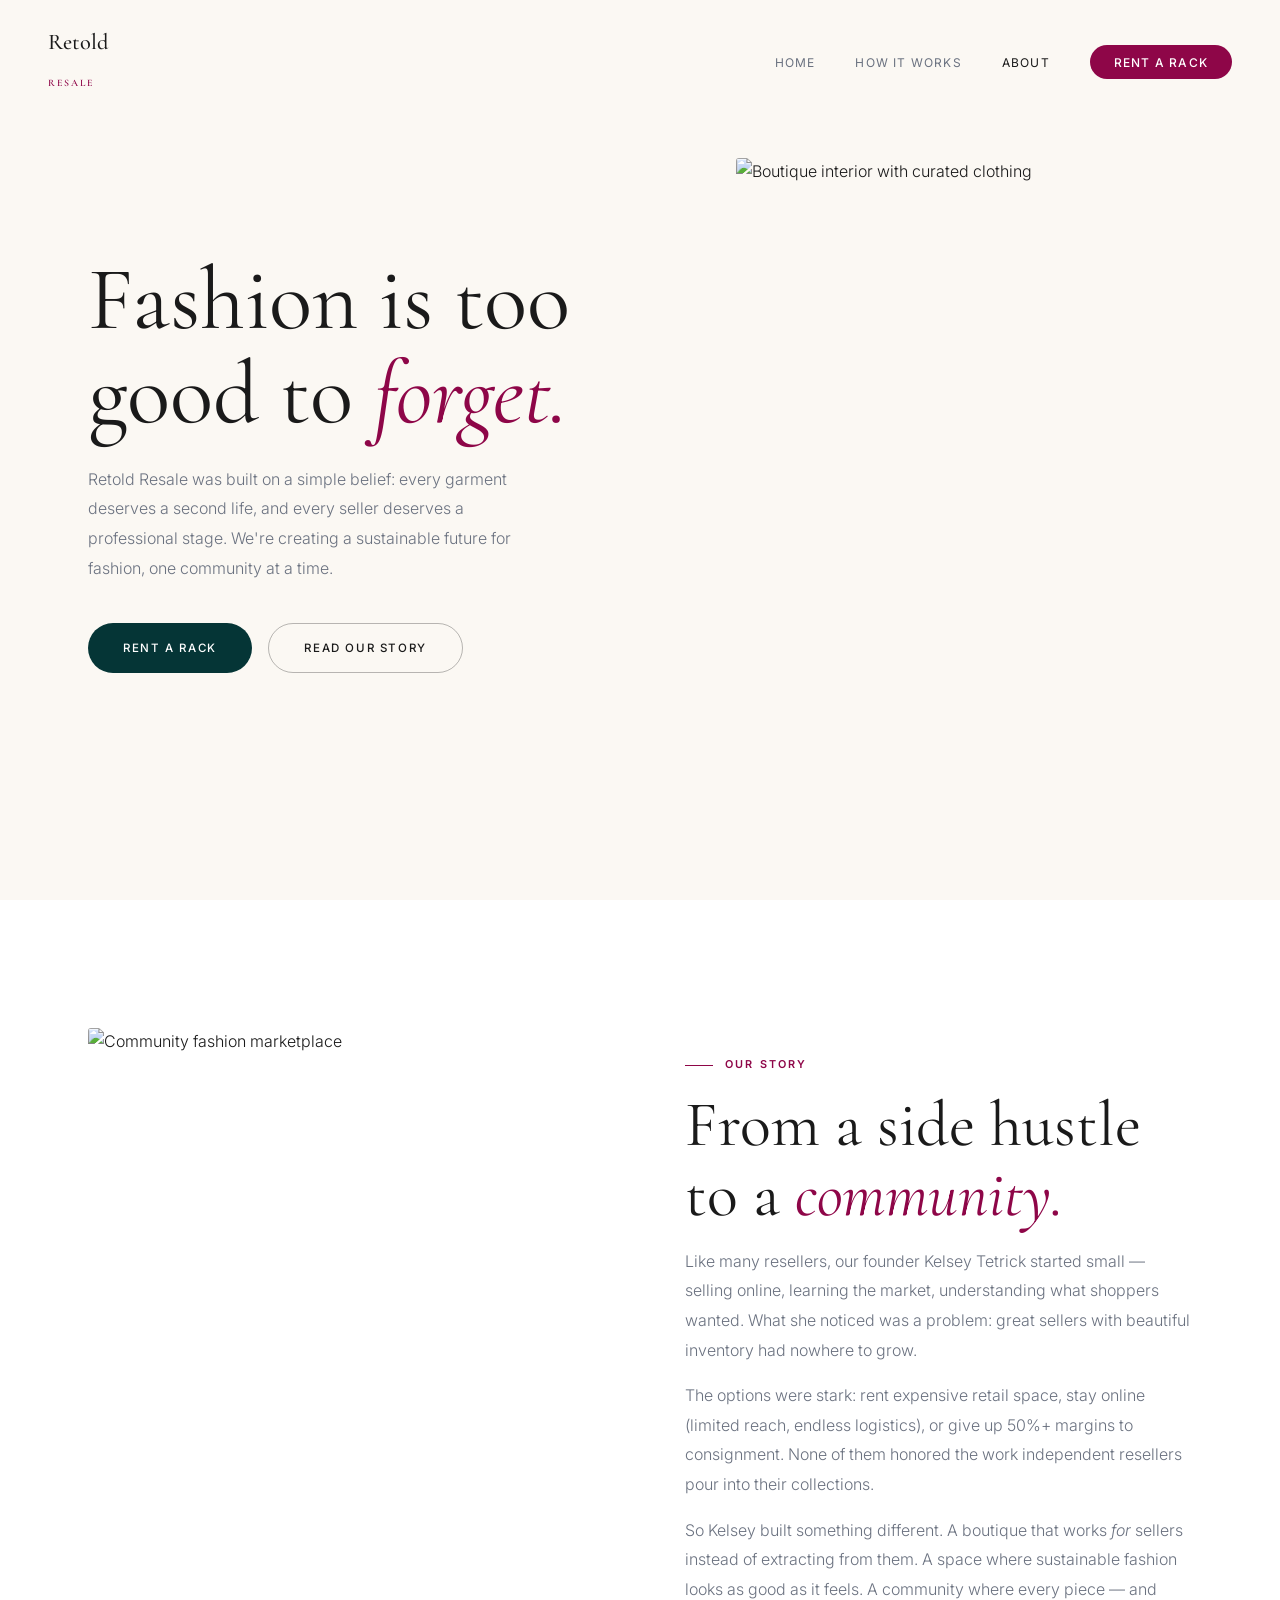
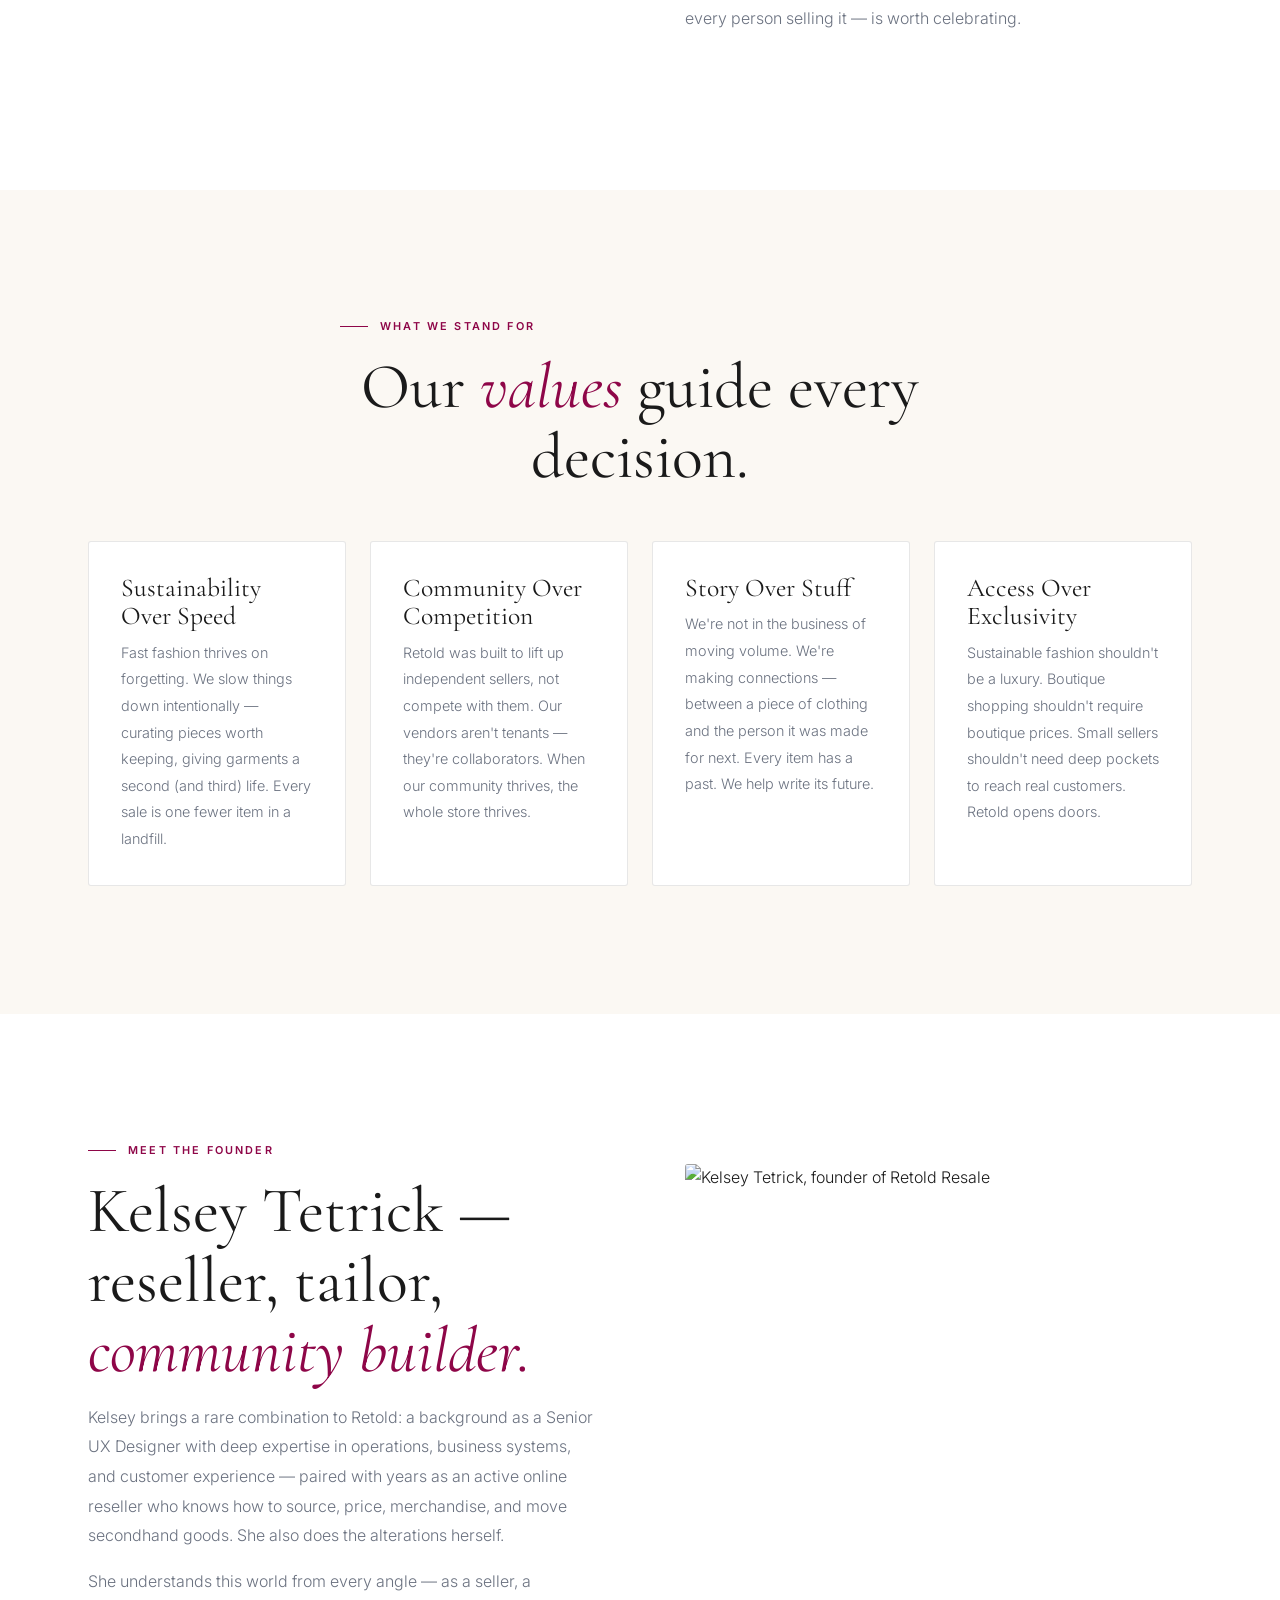
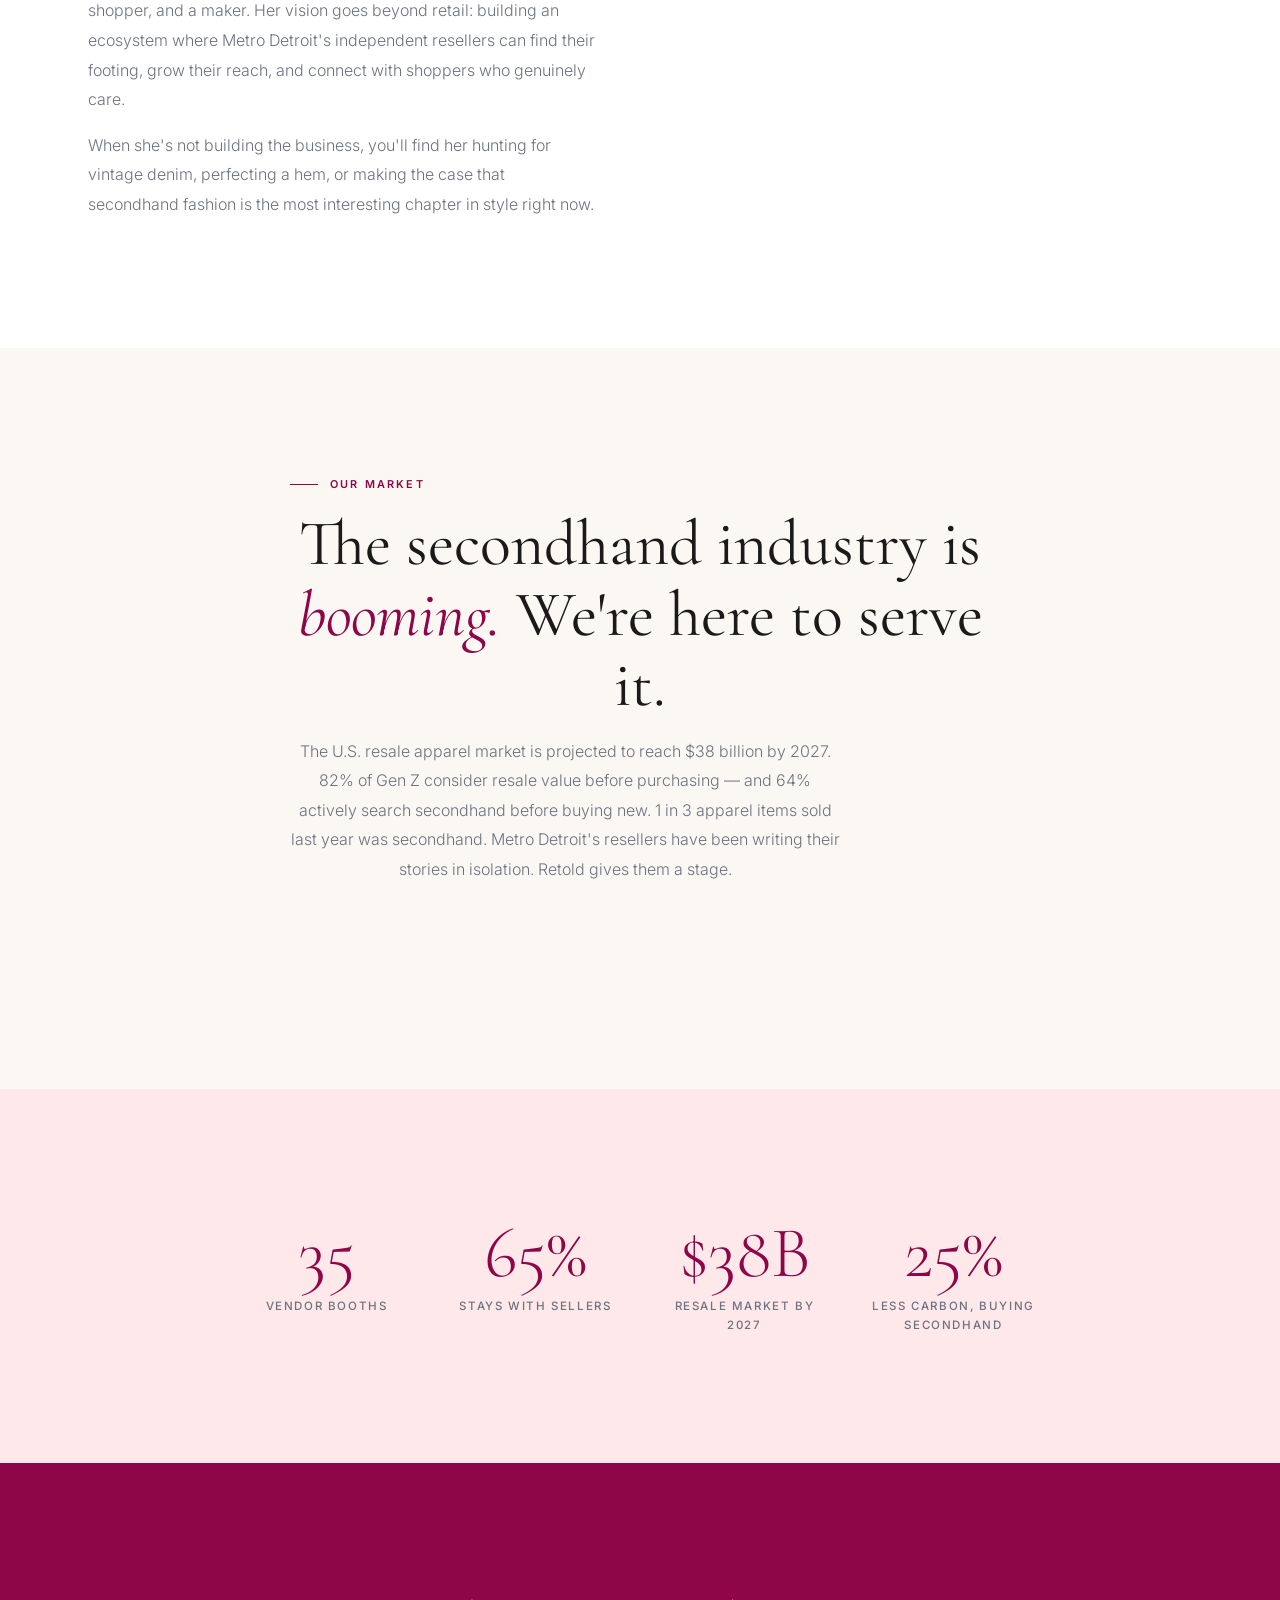
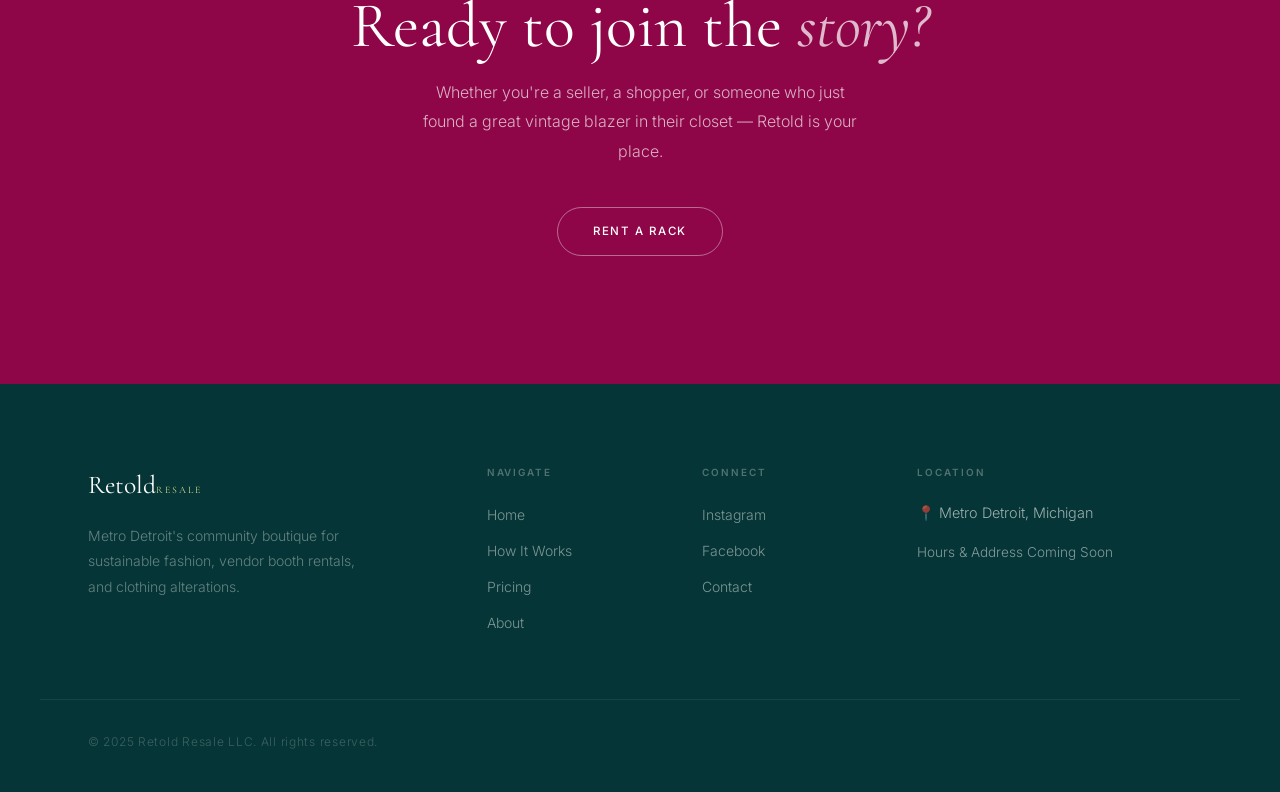
==== about.html @ d249572e "Add files via upload" ====
<!DOCTYPE html>
<html lang="en">
<head>
  <meta charset="UTF-8" />
  <meta name="viewport" content="width=device-width, initial-scale=1.0" />
  <title>About Retold Resale — Our Story</title>
  <meta name="description" content="Retold Resale was founded by Kelsey Tetrick to give independent sellers a boutique stage and sustainable fashion a second life." />
  <link rel="stylesheet" href="styles.css" />
</head>
<body>

  <!-- NAV -->
  <nav class="nav" id="nav">
    <a href="index.html" class="nav__brand"><b>Retold</b><span>Resale</span></a>
    <ul class="nav__links">
      <li><a href="index.html">Home</a></li>
      <li><a href="how-it-works.html">How It Works</a></li>
      <li><a href="about.html" class="active">About</a></li>
      <li><a href="how-it-works.html#apply" class="nav__cta">Rent a Rack</a></li>
    </ul>
  </nav>

  <!-- HERO -->
  <section class="hero">
    <div class="container hero__grid">
      <div class="hero__text">
        <h1>Fashion is too good to <em>forget.</em></h1>
        <p>Retold Resale was built on a simple belief: every garment deserves a second life, and every seller deserves a professional stage. We're creating a sustainable future for fashion, one community at a time.</p>
        <div class="hero__actions">
          <a href="how-it-works.html" class="btn btn--black">Rent a Rack</a>
          <a href="#mission" class="btn btn--outline">Read Our Story</a>
        </div>
      </div>
      <div class="hero__media">
        <img src="https://images.unsplash.com/photo-1483985988355-763728e1935b?q=80&w=1000&auto=format&fit=crop" alt="Boutique interior with curated clothing" />
      </div>
    </div>
  </section>

  <!-- OUR STORY -->
  <section class="section section--cream" id="mission">
    <div class="container">
      <div class="split">
        <div class="split__img">
          <img src="https://images.unsplash.com/photo-1490481651871-ab68de25d43d?q=80&w=1000&auto=format&fit=crop" alt="Community fashion marketplace" />
        </div>
        <div>
          <div class="section-head" style="margin-bottom:0;">
            <span class="eyebrow">Our Story</span>
            <h2>From a side hustle to a <em>community.</em></h2>
            <p>Like many resellers, our founder Kelsey Tetrick started small — selling online, learning the market, understanding what shoppers wanted. What she noticed was a problem: great sellers with beautiful inventory had nowhere to grow.</p>
            <p style="margin-top:1rem;">The options were stark: rent expensive retail space, stay online (limited reach, endless logistics), or give up 50%+ margins to consignment. None of them honored the work independent resellers pour into their collections.</p>
            <p style="margin-top:1rem;">So Kelsey built something different. A boutique that works <em>for</em> sellers instead of extracting from them. A space where sustainable fashion looks as good as it feels. A community where every piece — and every person selling it — is worth celebrating.</p>
          </div>
        </div>
      </div>
    </div>
  </section>

  <!-- VALUES -->
  <section class="section">
    <div class="container">
      <div class="section-head" style="text-align:center; max-width:600px; margin-inline:auto; margin-bottom:3rem;">
        <span class="eyebrow">What We Stand For</span>
        <h2>Our <em>values</em> guide every decision.</h2>
      </div>
      <div class="card-grid card-grid--4">
        <div class="card">
          <div class="card__body">
            <h3>Sustainability Over Speed</h3>
            <p>Fast fashion thrives on forgetting. We slow things down intentionally — curating pieces worth keeping, giving garments a second (and third) life. Every sale is one fewer item in a landfill.</p>
          </div>
        </div>
        <div class="card">
          <div class="card__body">
            <h3>Community Over Competition</h3>
            <p>Retold was built to lift up independent sellers, not compete with them. Our vendors aren't tenants — they're collaborators. When our community thrives, the whole store thrives.</p>
          </div>
        </div>
        <div class="card">
          <div class="card__body">
            <h3>Story Over Stuff</h3>
            <p>We're not in the business of moving volume. We're making connections — between a piece of clothing and the person it was made for next. Every item has a past. We help write its future.</p>
          </div>
        </div>
        <div class="card">
          <div class="card__body">
            <h3>Access Over Exclusivity</h3>
            <p>Sustainable fashion shouldn't be a luxury. Boutique shopping shouldn't require boutique prices. Small sellers shouldn't need deep pockets to reach real customers. Retold opens doors.</p>
          </div>
        </div>
      </div>
    </div>
  </section>

  <!-- FOUNDER -->
  <section class="section section--cream">
    <div class="container">
      <div class="split">
        <div>
          <div class="section-head" style="margin-bottom:0;">
            <span class="eyebrow">Meet the Founder</span>
            <h2>Kelsey Tetrick — reseller, tailor, <em>community builder.</em></h2>
            <p>Kelsey brings a rare combination to Retold: a background as a Senior UX Designer with deep expertise in operations, business systems, and customer experience — paired with years as an active online reseller who knows how to source, price, merchandise, and move secondhand goods. She also does the alterations herself.</p>
            <p style="margin-top:1rem;">She understands this world from every angle — as a seller, a shopper, and a maker. Her vision goes beyond retail: building an ecosystem where Metro Detroit's independent resellers can find their footing, grow their reach, and connect with shoppers who genuinely care.</p>
            <p style="margin-top:1rem;">When she's not building the business, you'll find her hunting for vintage denim, perfecting a hem, or making the case that secondhand fashion is the most interesting chapter in style right now.</p>
          </div>
        </div>
        <div class="split__img">
          <img src="https://images.unsplash.com/photo-1573496359142-b8d87734a5a2?q=80&w=1000&auto=format&fit=crop" alt="Kelsey Tetrick, founder of Retold Resale" />
        </div>
      </div>
    </div>
  </section>

  <!-- MARKET OPPORTUNITY -->
  <section class="section">
    <div class="container">
      <div class="section-head" style="text-align:center; max-width:700px; margin-inline:auto;">
        <span class="eyebrow">Our Market</span>
        <h2>The secondhand industry is <em>booming.</em> We're here to serve it.</h2>
        <p>The U.S. resale apparel market is projected to reach $38 billion by 2027. 82% of Gen Z consider resale value before purchasing — and 64% actively search secondhand before buying new. 1 in 3 apparel items sold last year was secondhand. Metro Detroit's resellers have been writing their stories in isolation. Retold gives them a stage.</p>
      </div>
    </div>
  </section>

  <!-- STATS -->
  <section class="section section--blush">
    <div class="container" style="max-width:900px;">
      <div class="stats-grid">
        <div>
          <div class="stat__number">35</div>
          <div class="stat__label">Vendor Booths</div>
        </div>
        <div>
          <div class="stat__number">65%</div>
          <div class="stat__label">Stays With Sellers</div>
        </div>
        <div>
          <div class="stat__number">$38B</div>
          <div class="stat__label">Resale Market by 2027</div>
        </div>
        <div>
          <div class="stat__number">25%</div>
          <div class="stat__label">Less Carbon, Buying Secondhand</div>
        </div>
      </div>
    </div>
  </section>

  <!-- CTA -->
  <section class="cta">
    <div class="container">
      <h2>Ready to join the <em>story?</em></h2>
      <p>Whether you're a seller, a shopper, or someone who just found a great vintage blazer in their closet — Retold is your place.</p>
      <a href="how-it-works.html" class="btn btn--outline">Rent a Rack</a>
    </div>
  </section>

  <!-- FOOTER -->
  <footer class="footer">
    <div class="container footer__grid">
      <div>
        <div class="footer__brand">Retold<span class="footer__brand-sub">Resale</span></div>
        <p class="footer__tag">Metro Detroit's community boutique for sustainable fashion, vendor booth rentals, and clothing alterations.</p>
      </div>
      <div>
        <div class="footer__h">Navigate</div>
        <ul class="footer__links">
          <li><a href="index.html">Home</a></li>
          <li><a href="how-it-works.html">How It Works</a></li>
          <li><a href="how-it-works.html#pricing">Pricing</a></li>
          <li><a href="about.html">About</a></li>
        </ul>
      </div>
      <div>
        <div class="footer__h">Connect</div>
        <ul class="footer__links">
          <li><a href="#">Instagram</a></li>
          <li><a href="#">Facebook</a></li>
          <li><a href="#">Contact</a></li>
        </ul>
      </div>
      <div>
        <div class="footer__h">Location</div>
        <p style="color:rgba(255,255,255,0.6); font-size:0.9rem; margin-bottom:1rem;">📍 Metro Detroit, Michigan</p>
        <p style="color:rgba(255,255,255,0.5); font-size:0.85rem;">Hours & Address Coming Soon</p>
      </div>
    </div>
    <div class="container footer__bottom">
      <span class="footer__copy">&copy; 2025 Retold Resale LLC. All rights reserved.</span>
    </div>
  </footer>

  <script>
    const nav = document.getElementById('nav');
    addEventListener('scroll', () => nav.classList.toggle('scrolled', scrollY > 40));
  </script>
</body>
</html>
---- styles.css ----
/* =============================================
   Retold Resale — Elevated Marketing Site
   ============================================= */

@import url('https://fonts.googleapis.com/css2?family=Cormorant+Garamond:ital,wght@0,300;0,400;0,500;1,300;1,400;1,500&family=Inter:wght@300;400;500;600&display=swap');

:root {
  --berry:   #8E0648;
  --sage:    #CCDD92;
  --forest:  #053536;
  --coral:   #E66F4F;
  --blush:   #FFE8EA;
  --cream:   #FBF8F3;
  --white:   #FFFFFF;
  --black:   #1A1A1A;
  --gray:    #6B7280;
  --border:  rgba(26,26,26,0.1);

  --serif: 'Cormorant Garamond', Georgia, serif;
  --sans:  'Inter', system-ui, sans-serif;
  --max: 1200px;
}

*, *::before, *::after { box-sizing: border-box; margin: 0; padding: 0; }
html { scroll-behavior: smooth; -webkit-font-smoothing: antialiased; }
body {
  font-family: var(--sans);
  color: var(--black);
  background: var(--cream);
  font-size: 16px;
  line-height: 1.65;
  font-weight: 300;
}
img { display: block; max-width: 100%; height: auto; }
a { color: inherit; text-decoration: none; }
h1, h2, h3, h4 { font-family: var(--serif); line-height: 1.1; }

.container { width: 100%; max-width: var(--max); margin: 0 auto; padding: 0 clamp(1.5rem, 5vw, 3rem); }
.section { padding: clamp(5rem, 10vw, 9rem) 0; }

/* =============================================
   NAV
   ============================================= */
.nav {
  position: fixed; inset: 0 0 auto 0; z-index: 100;
  display: flex; align-items: center; justify-content: space-between;
  padding: 1.5rem clamp(1.5rem, 5vw, 3rem);
  transition: background 0.4s, padding 0.3s;
}
.nav.scrolled {
  background: rgba(251,248,243,0.97);
  backdrop-filter: blur(12px);
  padding: 1rem clamp(1.5rem, 5vw, 3rem);
  box-shadow: 0 1px 0 var(--border);
}
.nav__brand {
  font-family: var(--serif);
  font-size: 1.4rem;
  font-weight: 500;
  color: var(--black);
}
.nav__brand b { display: block; font-weight: 500; }
.nav__brand span {
  font-size: 0.62rem;
  font-weight: 600;
  letter-spacing: 0.2em;
  text-transform: uppercase;
  color: var(--berry);
}
.nav__links { display: flex; align-items: center; gap: 2.5rem; list-style: none; }
.nav__links a {
  font-size: 0.75rem;
  font-weight: 400;
  letter-spacing: 0.1em;
  color: var(--gray);
  text-transform: uppercase;
  transition: color 0.2s;
}
.nav__links a:hover, .nav__links a.active { color: var(--black); }
.nav__cta {
  background: var(--berry) !important;
  color: white !important;
  padding: 0.6rem 1.5rem !important;
  border-radius: 50px !important;
  letter-spacing: 0.08em;
  font-weight: 500 !important;
  transition: background 0.2s, transform 0.2s !important;
  text-transform: uppercase !important;
}
.nav__cta:hover { background: var(--forest) !important; transform: translateY(-1px); }

/* =============================================
   BUTTONS
   ============================================= */
.btn {
  display: inline-flex; align-items: center; gap: 0.5rem;
  padding: 0.9rem 2.2rem;
  border: none; cursor: pointer;
  font-family: var(--sans);
  font-size: 0.72rem; font-weight: 500;
  letter-spacing: 0.14em; text-transform: uppercase;
  border-radius: 50px;
  transition: all 0.25s ease;
  text-decoration: none;
  white-space: nowrap;
}
.btn--black { background: var(--forest); color: white; }
.btn--black:hover { background: var(--black); transform: translateY(-2px); }
.btn--outline { background: transparent; color: var(--black); border: 1px solid rgba(26,26,26,0.3); }
.btn--outline:hover { background: var(--black); color: white; border-color: var(--black); }

/* =============================================
   HERO
   ============================================= */
.hero {
  padding-top: 8rem;
  padding-bottom: clamp(4rem, 8vw, 7rem);
  min-height: 100vh;
  display: flex; align-items: center;
}
.hero__grid {
  display: grid;
  grid-template-columns: 1.1fr 0.9fr;
  gap: clamp(3rem, 7vw, 6rem);
  align-items: center;
}
.hero__text h1 {
  font-size: clamp(3.8rem, 7vw, 6.5rem);
  color: var(--black);
  margin-bottom: 1.5rem;
  font-weight: 400;
  line-height: 1.05;
}
.hero__text h1 em { color: var(--berry); font-style: italic; }
.hero__text p {
  font-size: 1rem;
  color: var(--gray);
  margin-bottom: 2.5rem;
  max-width: 44ch;
  line-height: 1.85;
  font-weight: 300;
}
.hero__actions { display: flex; gap: 1rem; flex-wrap: wrap; }
.hero__media img {
  width: 100%;
  aspect-ratio: 3/4;
  object-fit: cover;
  border-radius: 3px;
}

/* =============================================
   SECTION COLOR BLOCKS
   ============================================= */
.section--cream   { background: var(--white); }
.section--blush   { background: var(--blush); }
.section--forest  { background: var(--forest); color: var(--white); }
.section--berry   { background: var(--berry);  color: var(--white); }

/* =============================================
   EYEBROW
   ============================================= */
.eyebrow {
  display: flex; align-items: center; gap: 0.75rem;
  font-family: var(--sans);
  font-size: 0.68rem; letter-spacing: 0.2em; text-transform: uppercase;
  color: var(--berry); font-weight: 600;
  margin-bottom: 1rem;
}
.eyebrow::before {
  content: ''; display: block;
  width: 28px; height: 1px;
  background: var(--berry); flex-shrink: 0;
}
.section--forest .eyebrow,
.testimonials .eyebrow { color: var(--sage); }
.section--forest .eyebrow::before,
.testimonials .eyebrow::before { background: var(--sage); }
.section--berry .eyebrow { color: rgba(255,255,255,0.55); }
.section--berry .eyebrow::before { background: rgba(255,255,255,0.35); }

/* =============================================
   SECTION HEAD
   ============================================= */
.section-head { margin-bottom: clamp(3rem, 6vw, 5rem); }
.section-head h2 {
  font-size: clamp(2.5rem, 5vw, 4.5rem);
  color: var(--black);
  margin-bottom: 1rem;
  font-weight: 400;
  line-height: 1.1;
}
.section-head h2 em { color: var(--berry); font-style: italic; }
.section-head p {
  font-size: 1rem;
  color: var(--gray);
  max-width: 55ch;
  font-weight: 300;
  line-height: 1.85;
}
.section--forest .section-head h2 { color: var(--white); }
.section--forest .section-head h2 em { color: var(--sage); }
.section--forest .section-head p { color: rgba(255,255,255,0.55); }
.testimonials .section-head h2 { color: var(--white); }
.testimonials .section-head p { color: rgba(255,255,255,0.55); }

/* =============================================
   CARDS
   ============================================= */
.card-grid {
  display: grid;
  grid-template-columns: repeat(3, 1fr);
  gap: 1.5rem;
}
.card-grid--4 { grid-template-columns: repeat(4, 1fr); }

.card {
  background: var(--white);
  border: 1px solid var(--border);
  border-radius: 3px;
  overflow: hidden;
  transition: box-shadow 0.3s, border-color 0.3s, transform 0.3s;
}
.card:hover {
  border-color: rgba(26,26,26,0.18);
  box-shadow: 0 8px 32px rgba(0,0,0,0.07);
  transform: translateY(-2px);
}
.card__img { aspect-ratio: 3/4; overflow: hidden; }
.card__img img { width: 100%; height: 100%; object-fit: cover; transition: transform 0.6s ease; }
.card:hover .card__img img { transform: scale(1.04); }
.card__body { padding: 2rem; }
.card h3 {
  font-size: 1.6rem;
  color: var(--black);
  margin-bottom: 0.6rem;
  font-weight: 400;
}
.card p { color: var(--gray); font-size: 0.9rem; font-weight: 300; line-height: 1.85; }

/* =============================================
   STEPS
   ============================================= */
.steps {
  display: grid;
  grid-template-columns: repeat(5, 1fr);
  border: 1px solid var(--border);
}
.section--forest .steps { border-color: rgba(255,255,255,0.1); }
.section--cream .steps { border-color: var(--border); }

.step {
  padding: 2.5rem 2rem;
  border-right: 1px solid var(--border);
}
.section--forest .step { border-right-color: rgba(255,255,255,0.1); }
.step:last-child { border-right: none; }

.step__num {
  font-family: var(--serif);
  font-size: 4rem;
  font-weight: 300;
  color: rgba(142,6,72,0.1);
  line-height: 1;
  margin-bottom: 1.25rem;
}
.section--forest .step__num { color: rgba(204,221,146,0.22); }
.step h3 {
  font-size: 1rem;
  font-family: var(--sans);
  font-weight: 500;
  letter-spacing: 0.02em;
  color: var(--black);
  margin-bottom: 0.6rem;
}
.section--forest .step h3 { color: var(--white); }
.step p {
  font-size: 0.85rem;
  line-height: 1.85;
  font-weight: 300;
  color: var(--gray);
}
.section--forest .step p { color: rgba(255,255,255,0.52); }

/* =============================================
   TESTIMONIALS
   ============================================= */
.testimonials {
  background: var(--forest);
  color: var(--white);
  padding: clamp(5rem, 10vw, 8rem) 0;
}
.quote-grid {
  display: grid;
  grid-template-columns: repeat(3, 1fr);
  border: 1px solid rgba(255,255,255,0.1);
}
.quote { padding: 2.5rem; }
.quote + .quote { border-left: 1px solid rgba(255,255,255,0.1); }
.quote p {
  font-family: var(--serif);
  font-size: 1.2rem;
  font-style: italic;
  font-weight: 300;
  margin-bottom: 2rem;
  line-height: 1.85;
  color: rgba(255,255,255,0.85);
}
.quote__author { font-size: 0.78rem; color: rgba(255,255,255,0.38); letter-spacing: 0.05em; }
.quote__author b { display: block; color: var(--white); font-weight: 500; margin-bottom: 0.2rem; }

/* =============================================
   PRICING
   ============================================= */
.pricing-grid {
  display: grid;
  grid-template-columns: repeat(3, 1fr);
  gap: 1.5rem;
}
.pricing-grid--2 {
  grid-template-columns: repeat(2, 1fr);
  max-width: 820px;
  margin-inline: auto;
}

/* Service list for alterations */
.service-list {
  list-style: none;
  margin-top: 1.25rem;
  display: flex; flex-direction: column; gap: 0.6rem;
}
.service-list li {
  font-size: 0.875rem;
  color: var(--gray);
  font-weight: 300;
  padding-left: 1.25rem;
  position: relative;
}
.service-list li::before {
  content: '—';
  position: absolute; left: 0;
  color: var(--berry);
  font-size: 0.7rem;
  top: 0.2em;
}
.price-card {
  background: var(--white);
  border: 1px solid var(--border);
  border-radius: 3px;
  padding: 2.5rem;
  display: flex; flex-direction: column;
  transition: box-shadow 0.3s, transform 0.3s;
}
.price-card:hover { box-shadow: 0 16px 48px rgba(0,0,0,0.09); transform: translateY(-3px); }
.price-card--featured {
  background: var(--forest);
  color: var(--white);
  border-color: var(--forest);
}
.price-card__label {
  font-size: 0.65rem;
  letter-spacing: 0.2em;
  text-transform: uppercase;
  color: var(--berry);
  margin-bottom: 1.5rem;
  font-weight: 600;
}
.price-card--featured .price-card__label { color: var(--sage); }
.price-card h3 { font-size: 2rem; font-weight: 400; letter-spacing: -0.01em; }
.price-card__amount {
  font-family: var(--serif);
  font-size: 4rem;
  font-weight: 300;
  color: var(--black);
  line-height: 1;
  margin: 1.25rem 0 0.25rem;
}
.price-card--featured .price-card__amount { color: var(--sage); }
.price-card__period {
  font-size: 0.78rem;
  color: var(--gray);
  margin-bottom: 2rem;
  font-weight: 300;
  letter-spacing: 0.04em;
}
.price-card--featured .price-card__period { color: rgba(255,255,255,0.42); }
.price-card ul {
  list-style: none;
  display: flex; flex-direction: column;
  gap: 0.75rem;
  margin-bottom: 2.5rem;
  flex: 1;
  padding-top: 1.5rem;
  border-top: 1px solid var(--border);
}
.price-card--featured ul { border-top-color: rgba(255,255,255,0.12); }
.price-card li {
  font-size: 0.875rem;
  padding-left: 1.25rem;
  position: relative;
  color: var(--gray);
  font-weight: 300;
  line-height: 1.5;
}
.price-card--featured li { color: rgba(255,255,255,0.62); }
.price-card li::before {
  content: '—';
  position: absolute; left: 0;
  color: var(--berry);
  font-size: 0.7rem;
  top: 0.2em;
}
.price-card--featured li::before { color: var(--sage); }
.price-card .btn { width: 100%; justify-content: center; }

/* =============================================
   CTA SECTION
   ============================================= */
.cta {
  background: var(--berry);
  color: var(--white);
  padding: clamp(5rem, 10vw, 8rem) 0;
  text-align: center;
}
.cta h2 {
  color: var(--white);
  font-size: clamp(2.5rem, 5vw, 4.5rem);
  margin-bottom: 1rem;
  font-weight: 400;
}
.cta h2 em { font-style: italic; color: rgba(255,255,255,0.72); }
.cta p {
  color: rgba(255,255,255,0.68);
  font-size: 1rem;
  max-width: 44ch;
  margin: 0 auto 2.5rem;
  font-weight: 300;
  line-height: 1.85;
}
.cta .btn--outline { color: var(--white); border-color: rgba(255,255,255,0.4); }
.cta .btn--outline:hover { background: var(--white); color: var(--berry); border-color: var(--white); }

/* =============================================
   FOOTER
   ============================================= */
.footer {
  background: var(--forest);
  color: var(--white);
  padding: 5rem 0 2.5rem;
}
.footer__grid {
  display: grid;
  grid-template-columns: 2fr 1fr 1fr 1.5fr;
  gap: 2rem;
  margin-bottom: 4rem;
}
.footer__brand {
  font-family: var(--serif);
  font-size: 1.6rem;
  font-weight: 400;
  margin-bottom: 0.25rem;
}
.footer__brand-sub {
  font-size: 0.62rem;
  letter-spacing: 0.2em;
  text-transform: uppercase;
  color: var(--sage);
}
.footer__tag {
  font-size: 0.875rem;
  color: rgba(255,255,255,0.38);
  margin-top: 1rem;
  max-width: 30ch;
  line-height: 1.85;
  font-weight: 300;
}
.footer__h {
  font-size: 0.62rem;
  letter-spacing: 0.2em;
  text-transform: uppercase;
  color: rgba(255,255,255,0.3);
  margin-bottom: 1.25rem;
  font-weight: 600;
}
.footer__links { list-style: none; display: flex; flex-direction: column; gap: 0.6rem; }
.footer__links a {
  font-size: 0.875rem;
  color: rgba(255,255,255,0.48);
  transition: color 0.2s;
  font-weight: 300;
}
.footer__links a:hover { color: var(--white); }
.footer__bottom {
  display: flex; justify-content: space-between;
  padding-top: 2rem;
  border-top: 1px solid rgba(255,255,255,0.07);
}
.footer__copy { font-size: 0.75rem; color: rgba(255,255,255,0.22); letter-spacing: 0.06em; }

/* =============================================
   SPLIT (two-column with image)
   ============================================= */
.split {
  display: grid;
  grid-template-columns: 1fr 1fr;
  gap: clamp(3rem, 7vw, 6rem);
  align-items: center;
}
.split--rev { direction: rtl; }
.split--rev > * { direction: ltr; }
.split__img img { width: 100%; aspect-ratio: 4/5; object-fit: cover; border-radius: 3px; }

/* =============================================
   FAQ
   ============================================= */
.faq-list { max-width: 680px; margin: 0 auto; }
.faq-item { border-bottom: 1px solid var(--border); padding: 1.75rem 0; }
.faq-item:last-child { border-bottom: none; }
.faq-item summary {
  list-style: none; cursor: pointer;
  font-size: 1rem; font-weight: 500;
  font-family: var(--sans);
  color: var(--black);
  display: flex; justify-content: space-between; align-items: center; gap: 1rem;
  user-select: none;
}
.faq-item summary::after {
  content: '+'; font-size: 1.3rem; color: var(--berry);
  font-weight: 300; transition: transform 0.3s; flex-shrink: 0;
}
.faq-item[open] summary::after { transform: rotate(45deg); }
.faq-item__body {
  padding-top: 1rem;
  color: var(--gray);
  font-weight: 300;
  line-height: 1.85;
  font-size: 0.95rem;
}

/* =============================================
   STATS
   ============================================= */
.stats-grid {
  display: grid;
  grid-template-columns: repeat(4, 1fr);
  gap: 2rem;
  text-align: center;
}
.stat__number {
  font-family: var(--serif);
  font-size: 4.5rem;
  font-weight: 300;
  color: var(--berry);
  margin-bottom: 0.5rem;
  line-height: 1;
}
.stat__label {
  font-size: 0.72rem;
  color: var(--gray);
  font-weight: 500;
  letter-spacing: 0.14em;
  text-transform: uppercase;
}

/* =============================================
   RESPONSIVE
   ============================================= */
@media (max-width: 1024px) {
  .hero__grid { grid-template-columns: 1fr; }
  .hero__text h1 { font-size: clamp(3rem, 8vw, 5rem); }
  .card-grid,
  .card-grid--4 { grid-template-columns: repeat(2, 1fr); }
  .steps {
    grid-template-columns: repeat(2, 1fr);
  }
  .step { border-bottom: 1px solid var(--border); }
  .section--forest .step { border-bottom-color: rgba(255,255,255,0.1); }
  .step:nth-child(2n) { border-right: none; }
  .step:last-child { border-bottom: none; }
  .quote-grid { grid-template-columns: 1fr; border: none; }
  .quote + .quote { border-left: none; border-top: 1px solid rgba(255,255,255,0.1); }
  .pricing-grid { grid-template-columns: 1fr; max-width: 420px; margin-inline: auto; }
  .split { grid-template-columns: 1fr; }
  .split--rev { direction: ltr; }
  .footer__grid { grid-template-columns: 1fr 1fr; }
  .nav__links { display: none; }
  .stats-grid { grid-template-columns: repeat(2, 1fr); }
}
@media (max-width: 640px) {
  .container { padding: 0 1.5rem; }
  .section { padding: 4rem 0; }
  .hero { padding-top: 7rem; }
  .card-grid,
  .card-grid--4 { grid-template-columns: 1fr; }
  .steps { grid-template-columns: 1fr; }
  .step { border-right: none; }
  .step:nth-child(2n) { border-right: none; }
  .footer__bottom { flex-direction: column; gap: 1rem; text-align: center; }
  .stats-grid { grid-template-columns: repeat(2, 1fr); }
}
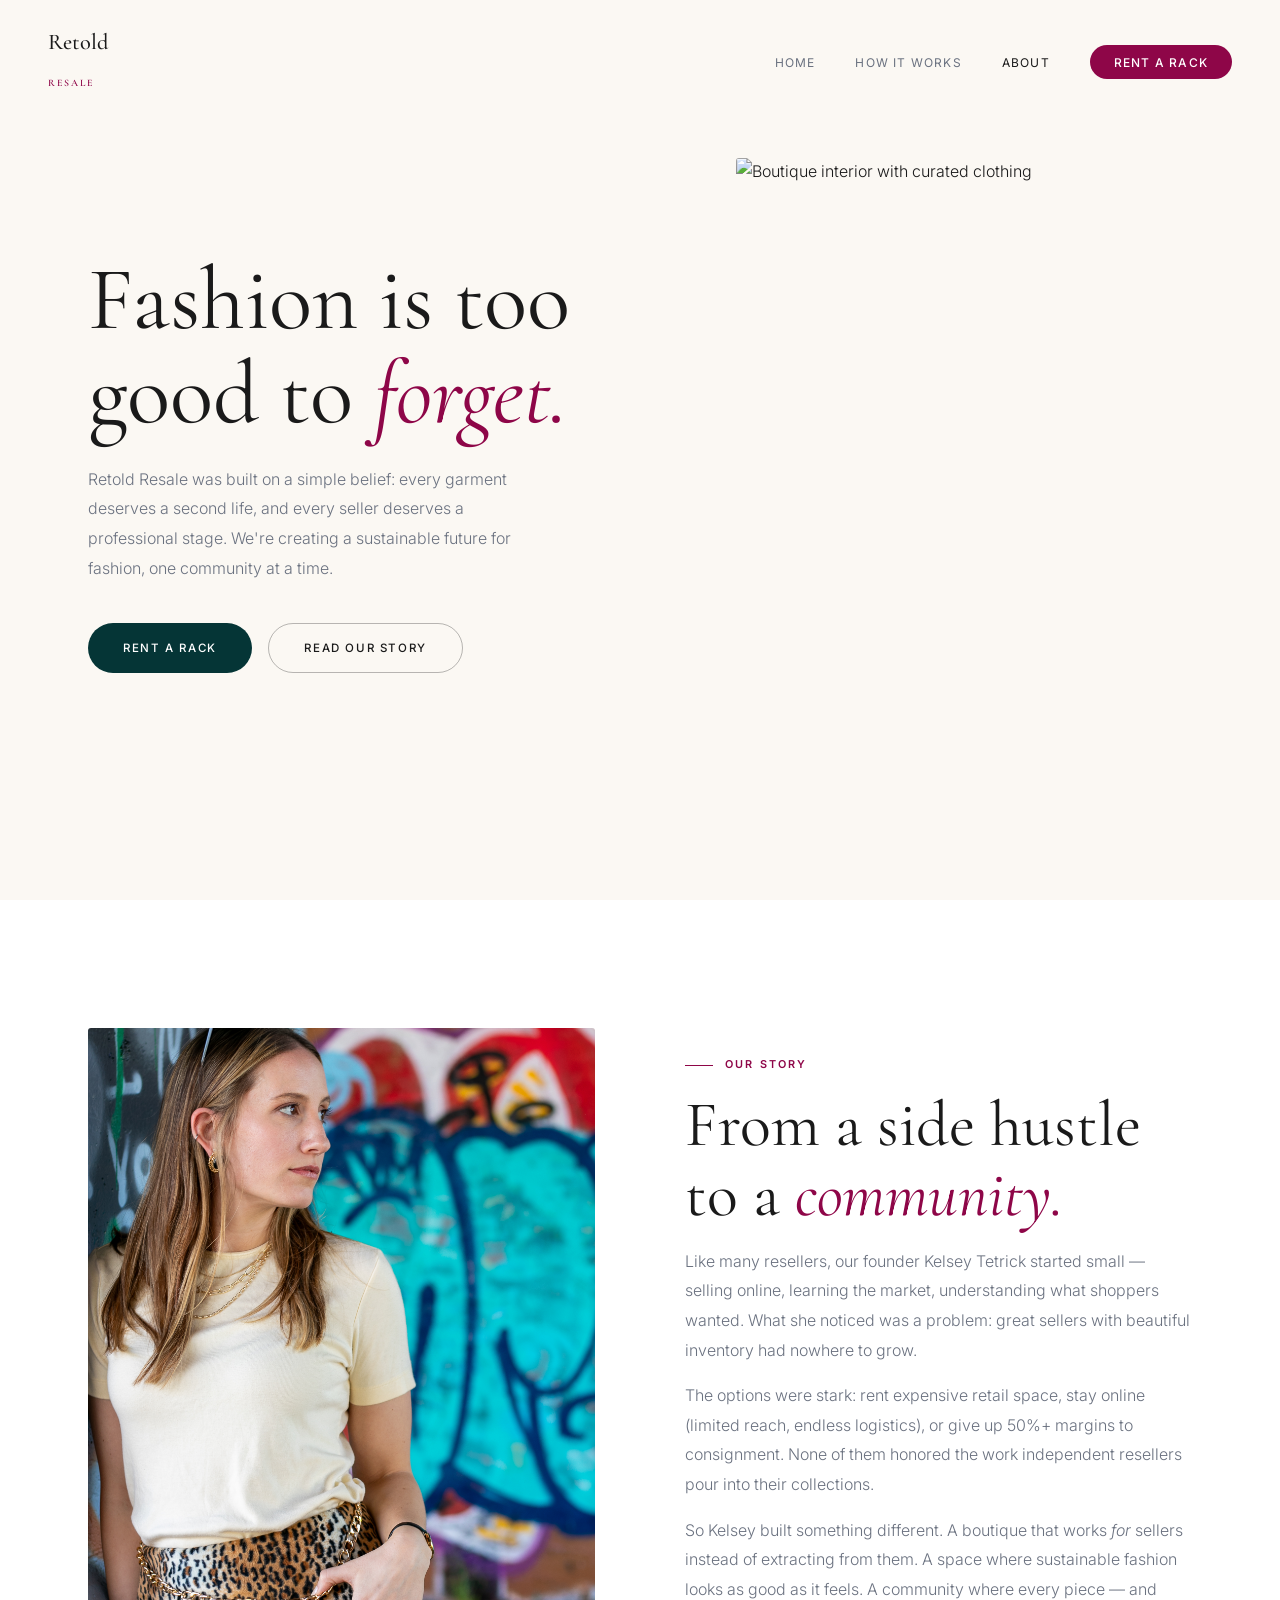
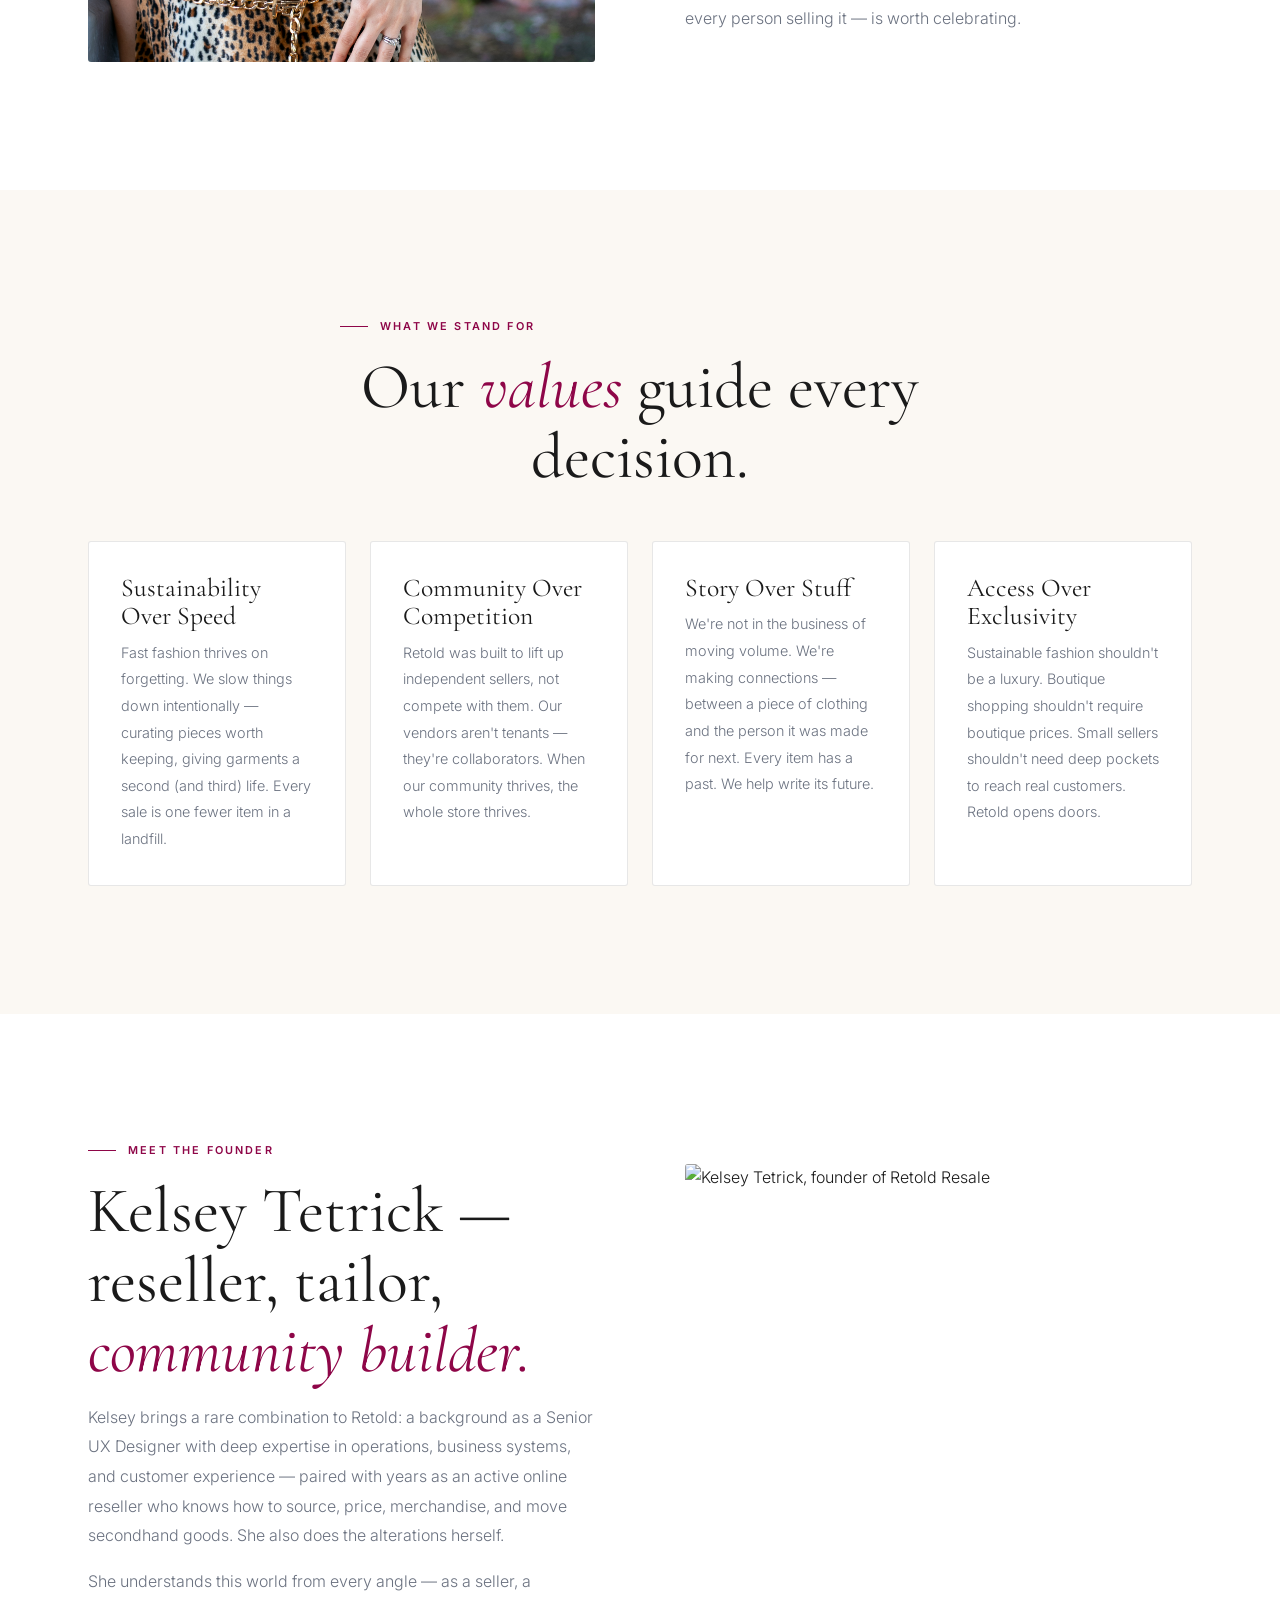
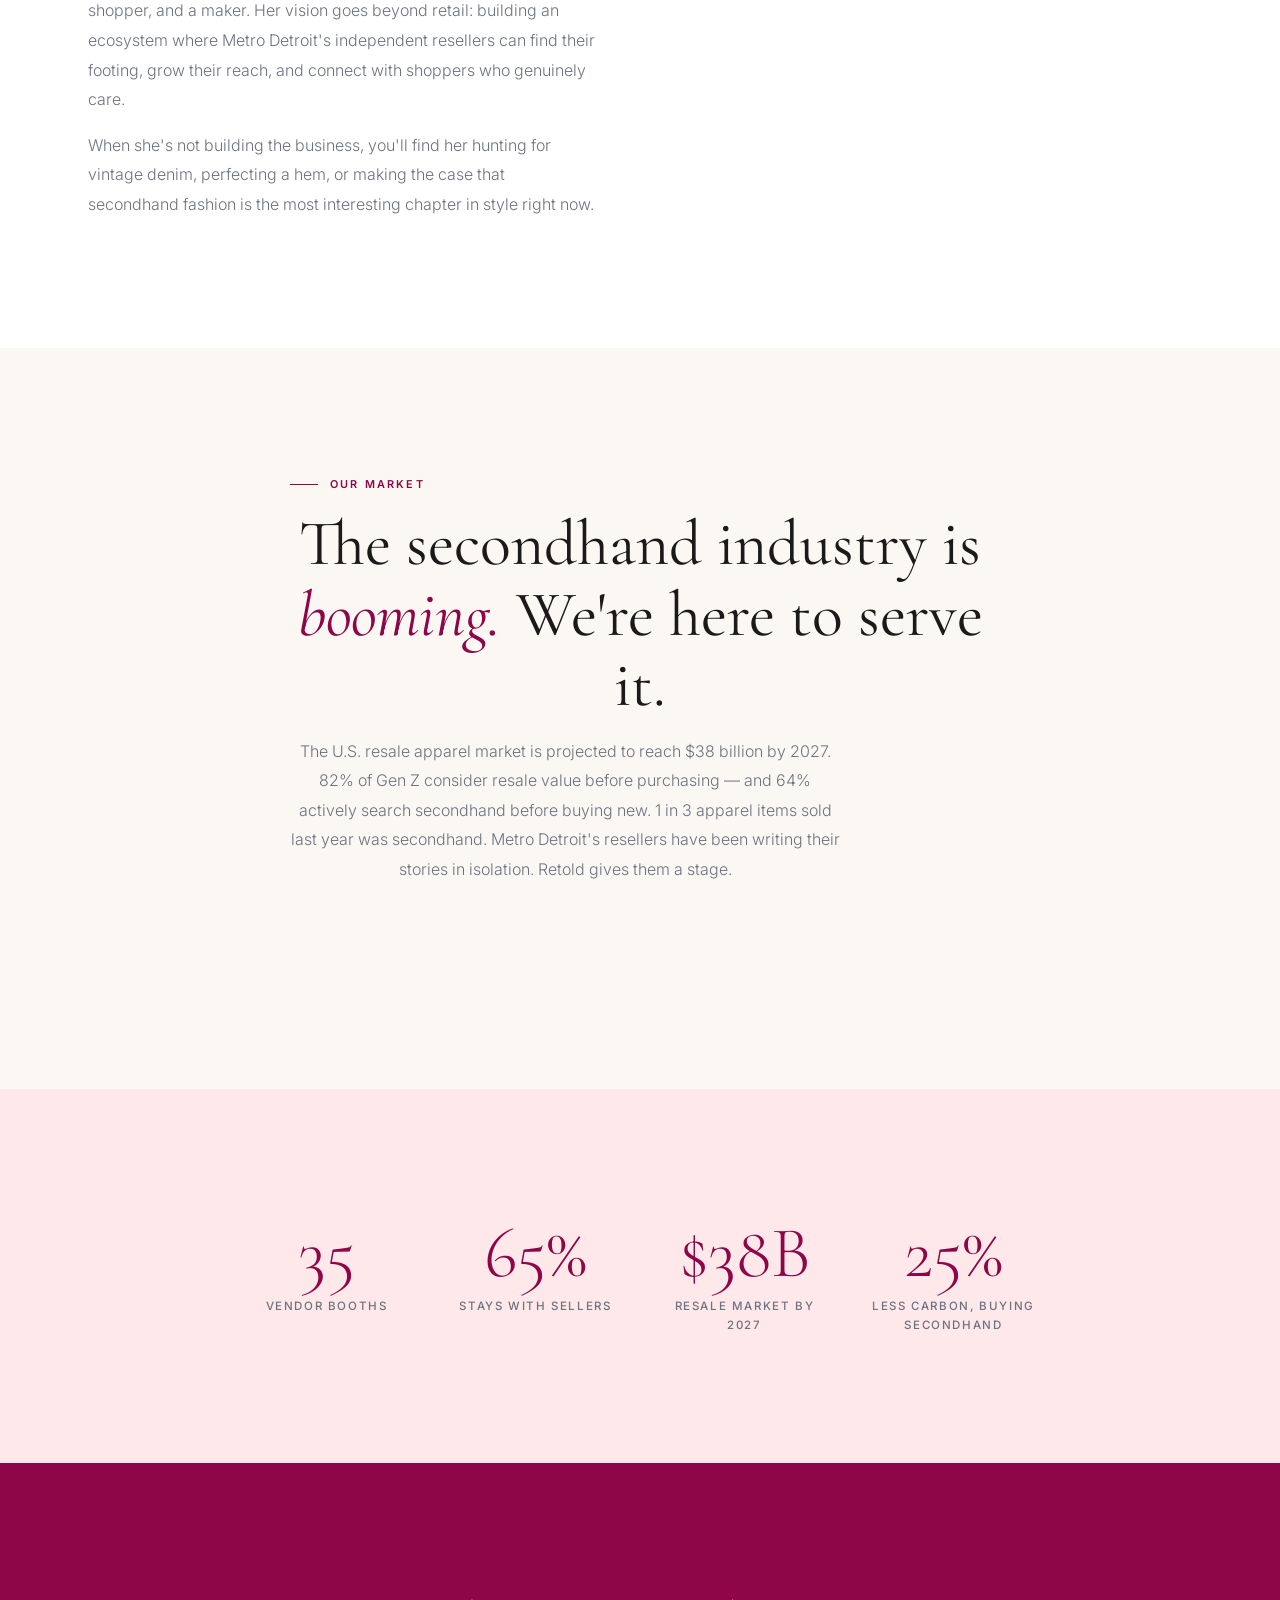
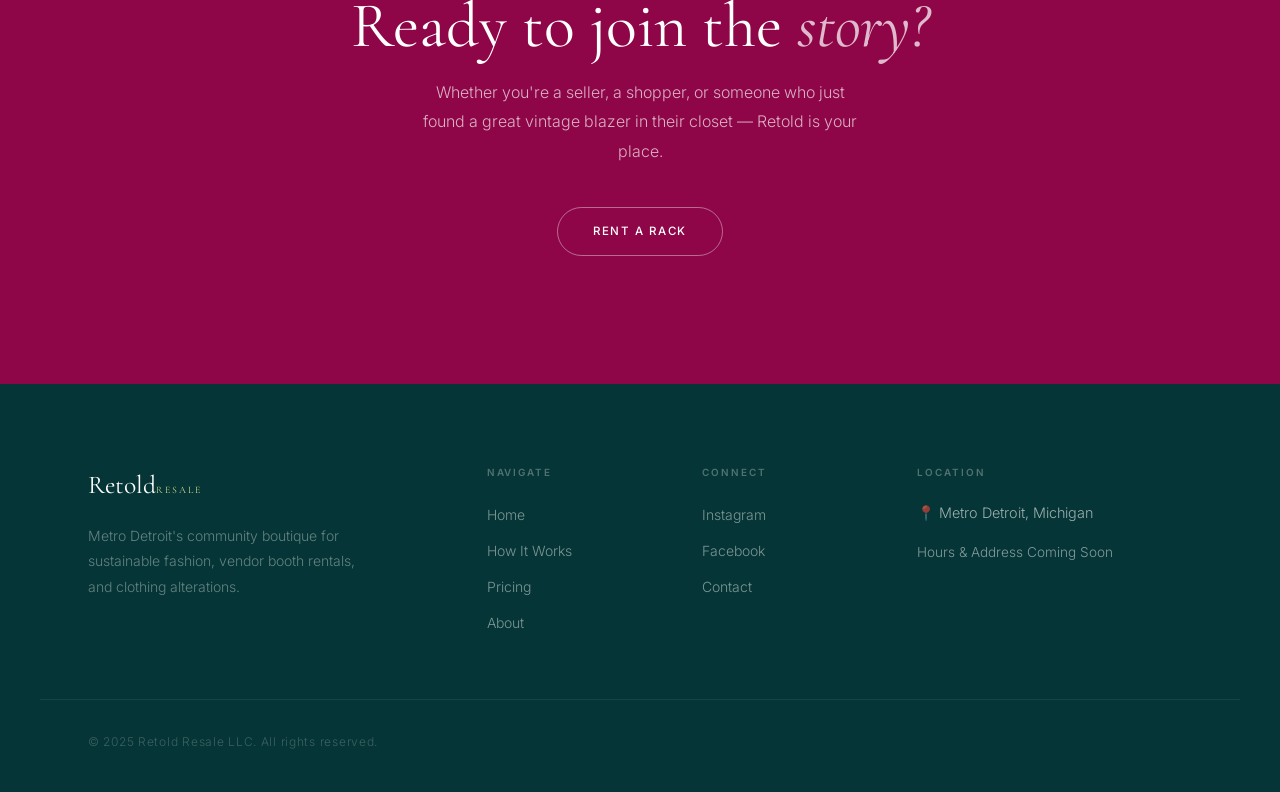
==== commit f276082b: "Add files via upload" ====
--- a/about.html
+++ b/about.html
@@ -42,7 +42,7 @@
     <div class="container">
       <div class="split">
         <div class="split__img">
-          <img src="https://images.unsplash.com/photo-1490481651871-ab68de25d43d?q=80&w=1000&auto=format&fit=crop" alt="Community fashion marketplace" />
+          <img src="Kelsey-Image.jpg" alt="Kelsey Tetrick, founder of Retold Resale" />
         </div>
         <div>
           <div class="section-head" style="margin-bottom:0;">
--- a/styles.css
+++ b/styles.css
@@ -89,6 +89,16 @@
 }
 .nav__cta:hover { background: var(--forest) !important; transform: translateY(-1px); }
 
+/* Hero on dark (forest) background */
+.hero.section--forest { background: var(--forest); }
+.hero.section--forest .hero__text h1 { color: var(--white); }
+.hero.section--forest .hero__text h1 em { color: var(--sage); }
+.hero.section--forest .hero__text p { color: rgba(255,255,255,0.62); }
+.hero.section--forest .btn--black { background: var(--berry); color: var(--white); }
+.hero.section--forest .btn--black:hover { background: var(--white); color: var(--berry); transform: translateY(-2px); }
+.hero.section--forest .btn--outline { color: var(--white); border-color: rgba(255,255,255,0.35); }
+.hero.section--forest .btn--outline:hover { background: var(--white); color: var(--forest); border-color: var(--white); }
+
 /* =============================================
    BUTTONS
    ============================================= */
@@ -108,6 +118,15 @@
 .btn--black:hover { background: var(--black); transform: translateY(-2px); }
 .btn--outline { background: transparent; color: var(--black); border: 1px solid rgba(26,26,26,0.3); }
 .btn--outline:hover { background: var(--black); color: white; border-color: var(--black); }
+
+/* Nav over dark hero */
+.nav--light:not(.scrolled) .nav__brand { color: var(--white); }
+.nav--light:not(.scrolled) .nav__brand span { color: var(--sage); }
+.nav--light:not(.scrolled) .nav__links a { color: rgba(255,255,255,0.65); }
+.nav--light:not(.scrolled) .nav__links a:hover,
+.nav--light:not(.scrolled) .nav__links a.active { color: var(--white); }
+.nav--light:not(.scrolled) .nav__cta { background: var(--berry) !important; color: var(--white) !important; }
+.nav--light:not(.scrolled) .nav__cta:hover { background: var(--white) !important; color: var(--berry) !important; }
 
 /* =============================================
    HERO
